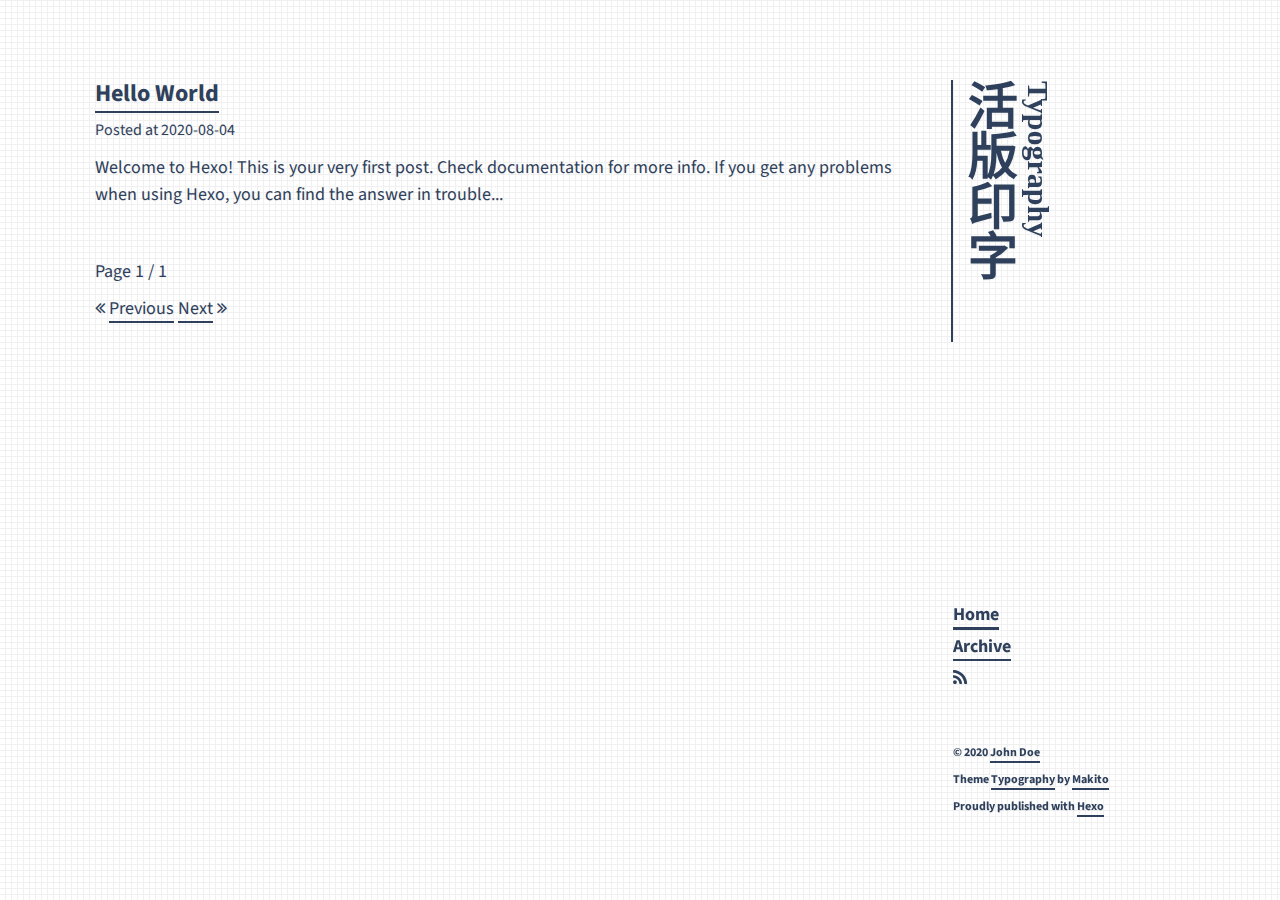
==== index.html @ 69292481 "Site updated: 2020-08-07 01:24:12" ====
<!DOCTYPE html><html lang="zh-CN"><head><meta charset="utf-8"><meta name="X-UA-Compatible" content="IE=edge"><meta name="author"><title>Hexo</title><meta name="description" content="A Blog Powered By Hexo"><meta name="keywords" content=""><meta content="width=device-width, initial-scale=1.0, maximum-scale=1.0, user-scalable=0" name="viewport"><meta content="yes" name="apple-mobile-web-app-capable"><meta content="black" name="apple-mobile-web-app-status-bar-style"><meta content="telephone=no" name="format-detection"><meta name="renderer" content="webkit"><link rel="short icon" href="/images/favicon.png" type="image/x-icon"><link rel="stylesheet" href="/css/bootstrap.min.css"><link rel="stylesheet" href="/css/font-awesome.min.css"><link rel="stylesheet" href="/css/style-dark.css"><link rel="alternate" type="application/atom+xml" title="ATOM 1.0" href="/atom.xml"><meta name="generator" content="Hexo 5.0.0"><link rel="stylesheet" href="/css/prism-solarizedlight.css" type="text/css">
<link rel="stylesheet" href="/css/prism-line-numbers.css" type="text/css"></head><body><div class="container" id="stage"><div class="row"><div class="col-sm-3 col-xs-12 side-container invisible" id="side-bar"><div class="vertical-text site-title"><h3 class="site-title-small" tabindex="-1"><a class="a-title" href="/">Typography</a></h3><h1 class="site-title-large" tabindex="-1"><a class="a-title" href="/">活版印字</a></h1><!--h6(onclick="triggerSiteNav()") Trigger--></div><br class="visible-lg visible-md visible-sm"><div class="site-title-links" id="site-nav"><ul><li><a class="current" href="/">Home</a></li><li><a href="/archives">Archive</a></li><li class="soc"><a href="http://yoursite.com/atom.xml" target="_blank" rel="noopener noreferrer"><i class="fa fa-rss">&nbsp;</i></a></li></ul><div class="visible-lg visible-md visible-sm site-nav-footer"><br class="site-nav-footer-br"><footer><p>&copy;&nbsp;2020&nbsp;<a target="_blank" href="http://yoursite.com" rel="noopener noreferrer">John Doe</a></p><p>Theme&nbsp;<a target="_blank" href="https://github.com/SumiMakito/hexo-theme-typography" rel="noopener noreferrer">Typography</a>&nbsp;by&nbsp;<a target="_blank" href="https://www.keep.moe" rel="noopener noreferrer">Makito</a></p><p>Proudly published with&nbsp;<a target="_blank" href="https://hexo.io" rel="noopener noreferrer">Hexo</a></p></footer></div></div></div><div class="col-sm-9 col-xs-12 main-container invisible" id="main-container"><div class="autopagerize_page_element"><div class="content"><div class="post-container"><p class="post-title"><a href="/2020/08/04/hello-world/">Hello World</a></p><p class="post-meta"><span class="date meta-item">Posted at&nbsp;2020-08-04</span></p><p class="post-abstract">Welcome to Hexo! This is your very first post. Check documentation for more info. If you get any problems when using Hexo, you can find the answer in trouble...</p></div><div class="pagination no-margin-bottom"><p class="clearfix"><p> Page 1 / 1 &nbsp;</p><p><span class="pre pagbuttons"><i class="fa fa-angle-double-left"></i>&nbsp;<a role="navigation" href="/">Previous</a></span><span>&nbsp;</span><span class="next pagbuttons"><a role="navigation" href="/">Next</a>&nbsp;<i class="fa fa-angle-double-right"></i></span></p></p></div></div></div><div class="visible-xs site-bottom-footer"><footer><p>&copy;&nbsp;2020&nbsp;<a target="_blank" href="http://yoursite.com" rel="noopener noreferrer">John Doe</a></p><p>Theme&nbsp;<a target="_blank" href="https://github.com/SumiMakito/hexo-theme-typography" rel="noopener noreferrer">Typography</a>&nbsp;by&nbsp;<a target="_blank" href="https://www.keep.moe" rel="noopener noreferrer">Makito</a></p><p>Proudly published with&nbsp;<a target="_blank" href="https://hexo.io" rel="noopener noreferrer">Hexo</a></p></footer></div></div></div></div><script src="/js/jquery-3.1.0.min.js"></script><script src="/js/bootstrap.min.js"></script><script src="/js/jquery-migrate-1.2.1.min.js"></script><script src="/js/jquery.appear.js"></script><script src="/js/google-analytics.js"></script><script src="/js/typography.js"></script></body></html>
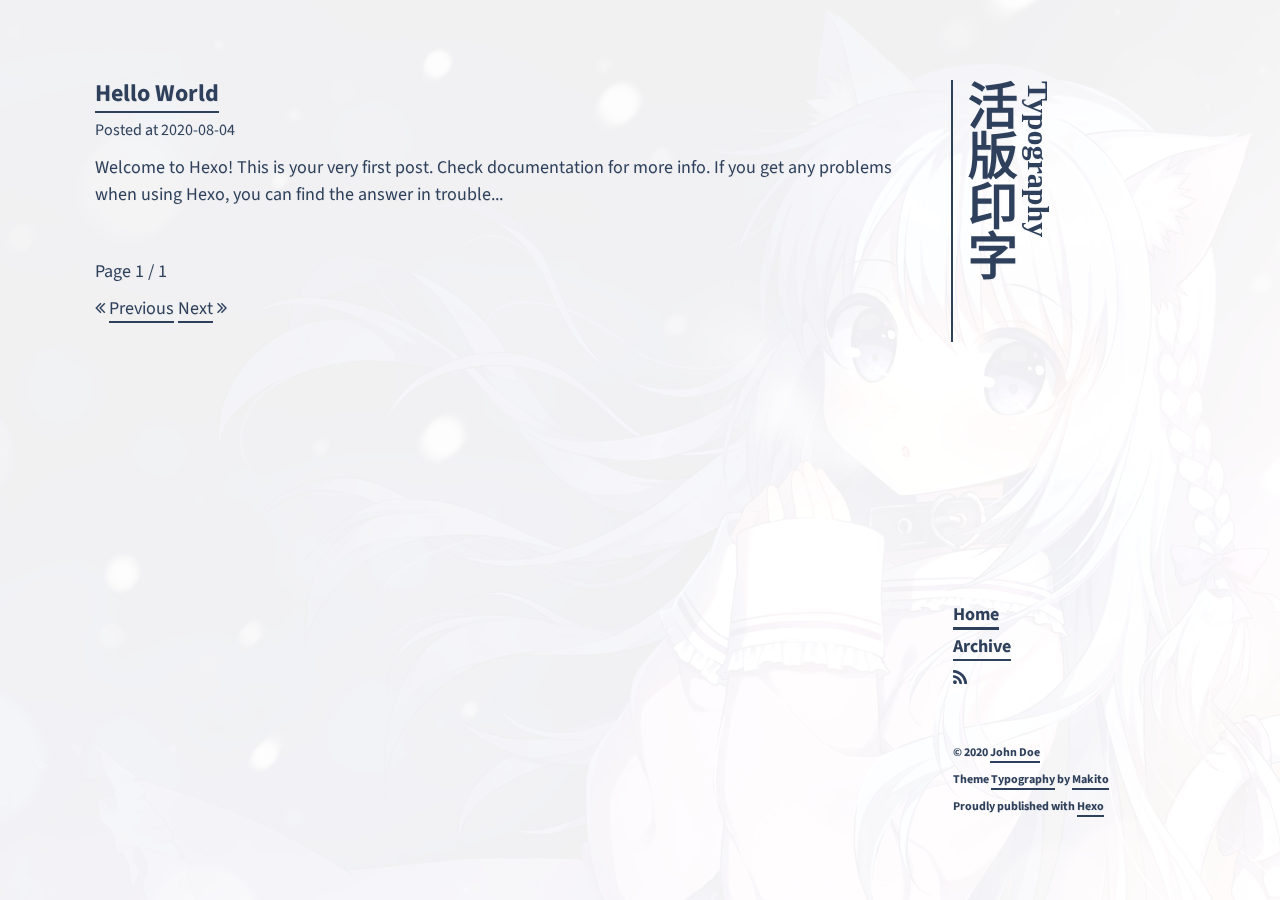
==== commit 94df1a1d: "Site updated: 2020-08-10 01:29:54" ====
--- a/index.html
+++ b/index.html
@@ -1,2 +1,2 @@
-<!DOCTYPE html><html lang="zh-CN"><head><meta charset="utf-8"><meta name="X-UA-Compatible" content="IE=edge"><meta name="author"><title>Hexo</title><meta name="description" content="A Blog Powered By Hexo"><meta name="keywords" content=""><meta content="width=device-width, initial-scale=1.0, maximum-scale=1.0, user-scalable=0" name="viewport"><meta content="yes" name="apple-mobile-web-app-capable"><meta content="black" name="apple-mobile-web-app-status-bar-style"><meta content="telephone=no" name="format-detection"><meta name="renderer" content="webkit"><link rel="short icon" href="/images/favicon.png" type="image/x-icon"><link rel="stylesheet" href="/css/bootstrap.min.css"><link rel="stylesheet" href="/css/font-awesome.min.css"><link rel="stylesheet" href="/css/style-dark.css"><link rel="alternate" type="application/atom+xml" title="ATOM 1.0" href="/atom.xml"><meta name="generator" content="Hexo 5.0.0"><link rel="stylesheet" href="/css/prism-solarizedlight.css" type="text/css">
-<link rel="stylesheet" href="/css/prism-line-numbers.css" type="text/css"></head><body><div class="container" id="stage"><div class="row"><div class="col-sm-3 col-xs-12 side-container invisible" id="side-bar"><div class="vertical-text site-title"><h3 class="site-title-small" tabindex="-1"><a class="a-title" href="/">Typography</a></h3><h1 class="site-title-large" tabindex="-1"><a class="a-title" href="/">活版印字</a></h1><!--h6(onclick="triggerSiteNav()") Trigger--></div><br class="visible-lg visible-md visible-sm"><div class="site-title-links" id="site-nav"><ul><li><a class="current" href="/">Home</a></li><li><a href="/archives">Archive</a></li><li class="soc"><a href="http://yoursite.com/atom.xml" target="_blank" rel="noopener noreferrer"><i class="fa fa-rss">&nbsp;</i></a></li></ul><div class="visible-lg visible-md visible-sm site-nav-footer"><br class="site-nav-footer-br"><footer><p>&copy;&nbsp;2020&nbsp;<a target="_blank" href="http://yoursite.com" rel="noopener noreferrer">John Doe</a></p><p>Theme&nbsp;<a target="_blank" href="https://github.com/SumiMakito/hexo-theme-typography" rel="noopener noreferrer">Typography</a>&nbsp;by&nbsp;<a target="_blank" href="https://www.keep.moe" rel="noopener noreferrer">Makito</a></p><p>Proudly published with&nbsp;<a target="_blank" href="https://hexo.io" rel="noopener noreferrer">Hexo</a></p></footer></div></div></div><div class="col-sm-9 col-xs-12 main-container invisible" id="main-container"><div class="autopagerize_page_element"><div class="content"><div class="post-container"><p class="post-title"><a href="/2020/08/04/hello-world/">Hello World</a></p><p class="post-meta"><span class="date meta-item">Posted at&nbsp;2020-08-04</span></p><p class="post-abstract">Welcome to Hexo! This is your very first post. Check documentation for more info. If you get any problems when using Hexo, you can find the answer in trouble...</p></div><div class="pagination no-margin-bottom"><p class="clearfix"><p> Page 1 / 1 &nbsp;</p><p><span class="pre pagbuttons"><i class="fa fa-angle-double-left"></i>&nbsp;<a role="navigation" href="/">Previous</a></span><span>&nbsp;</span><span class="next pagbuttons"><a role="navigation" href="/">Next</a>&nbsp;<i class="fa fa-angle-double-right"></i></span></p></p></div></div></div><div class="visible-xs site-bottom-footer"><footer><p>&copy;&nbsp;2020&nbsp;<a target="_blank" href="http://yoursite.com" rel="noopener noreferrer">John Doe</a></p><p>Theme&nbsp;<a target="_blank" href="https://github.com/SumiMakito/hexo-theme-typography" rel="noopener noreferrer">Typography</a>&nbsp;by&nbsp;<a target="_blank" href="https://www.keep.moe" rel="noopener noreferrer">Makito</a></p><p>Proudly published with&nbsp;<a target="_blank" href="https://hexo.io" rel="noopener noreferrer">Hexo</a></p></footer></div></div></div></div><script src="/js/jquery-3.1.0.min.js"></script><script src="/js/bootstrap.min.js"></script><script src="/js/jquery-migrate-1.2.1.min.js"></script><script src="/js/jquery.appear.js"></script><script src="/js/google-analytics.js"></script><script src="/js/typography.js"></script></body></html>+<!DOCTYPE html><html lang="zh-CN"><head><meta charset="utf-8"><meta name="X-UA-Compatible" content="IE=edge"><meta name="author"><title>Hexo</title><meta name="description" content="A Blog Powered By Hexo"><meta name="keywords" content=""><meta content="width=device-width, initial-scale=1.0, maximum-scale=1.0, user-scalable=0" name="viewport"><meta content="yes" name="apple-mobile-web-app-capable"><meta content="black" name="apple-mobile-web-app-status-bar-style"><meta content="telephone=no" name="format-detection"><meta name="renderer" content="webkit"><link rel="short icon" href="/images/favicon.png" type="image/x-icon"><!--link(rel="stylesheet" href="https://stackpath.bootstrapcdn.com/bootstrap/4.5.2/css/bootstrap.min.css")--><link rel="stylesheet" href="/css/font-awesome.min.css"><link rel="stylesheet" href="/css/main.css"><link rel="alternate" type="application/atom+xml" title="ATOM 1.0" href="/atom.xml"><meta name="generator" content="Hexo 5.0.0"><link rel="stylesheet" href="/css/prism-solarizedlight.css" type="text/css">
+<link rel="stylesheet" href="/css/prism-line-numbers.css" type="text/css"></head><body><div class="container" id="stage"><div class="row"><div class="col-sm-3 col-xs-12 side-container invisible" id="side-bar"><div class="vertical-text site-title"><h3 class="site-title-small" tabindex="-1"><a class="a-title" href="/">Typography</a></h3><h1 class="site-title-large" tabindex="-1"><a class="a-title" href="/">活版印字</a></h1><!--h6(onclick="triggerSiteNav()") Trigger--></div><br class="visible-lg visible-md visible-sm"><div class="site-title-links" id="site-nav"><ul><li><a class="current" href="/">Home</a></li><li><a href="/archives">Archive</a></li><li class="soc"><a href="http://blog.zeka.cloud/atom.xml" target="_blank" rel="noopener noreferrer"><i class="fa fa-rss">&nbsp;</i></a></li></ul><div class="visible-lg visible-md visible-sm site-nav-footer"><br class="site-nav-footer-br"><footer><p>&copy;&nbsp;2020&nbsp;<a target="_blank" href="http://blog.zeka.cloud" rel="noopener noreferrer">John Doe</a></p><p>Theme&nbsp;<a target="_blank" href="https://github.com/SumiMakito/hexo-theme-typography" rel="noopener noreferrer">Typography</a>&nbsp;by&nbsp;<a target="_blank" href="https://www.keep.moe" rel="noopener noreferrer">Makito</a></p><p>Proudly published with&nbsp;<a target="_blank" href="https://hexo.io" rel="noopener noreferrer">Hexo</a></p></footer></div></div></div><div class="col-sm-9 col-xs-12 main-container invisible" id="main-container"><div class="autopagerize_page_element"><div class="content"><div class="post-container"><p class="post-title"><a href="/2020/08/04/hello-world/">Hello World</a></p><p class="post-meta"><span class="date meta-item">Posted at&nbsp;2020-08-04</span></p><p class="post-abstract">Welcome to Hexo! This is your very first post. Check documentation for more info. If you get any problems when using Hexo, you can find the answer in trouble...</p></div><div class="pagination no-margin-bottom"><p class="clearfix"><p> Page 1 / 1 &nbsp;</p><p><span class="pre pagbuttons"><i class="fa fa-angle-double-left"></i>&nbsp;<a role="navigation" href="/">Previous</a></span><span>&nbsp;</span><span class="next pagbuttons"><a role="navigation" href="/">Next</a>&nbsp;<i class="fa fa-angle-double-right"></i></span></p></p></div></div></div><div class="visible-xs site-bottom-footer"><footer><p>&copy;&nbsp;2020&nbsp;<a target="_blank" href="http://blog.zeka.cloud" rel="noopener noreferrer">John Doe</a></p><p>Theme&nbsp;<a target="_blank" href="https://github.com/SumiMakito/hexo-theme-typography" rel="noopener noreferrer">Typography</a>&nbsp;by&nbsp;<a target="_blank" href="https://www.keep.moe" rel="noopener noreferrer">Makito</a></p><p>Proudly published with&nbsp;<a target="_blank" href="https://hexo.io" rel="noopener noreferrer">Hexo</a></p></footer></div></div></div></div><script src="/js/entry.js"></script></body></html>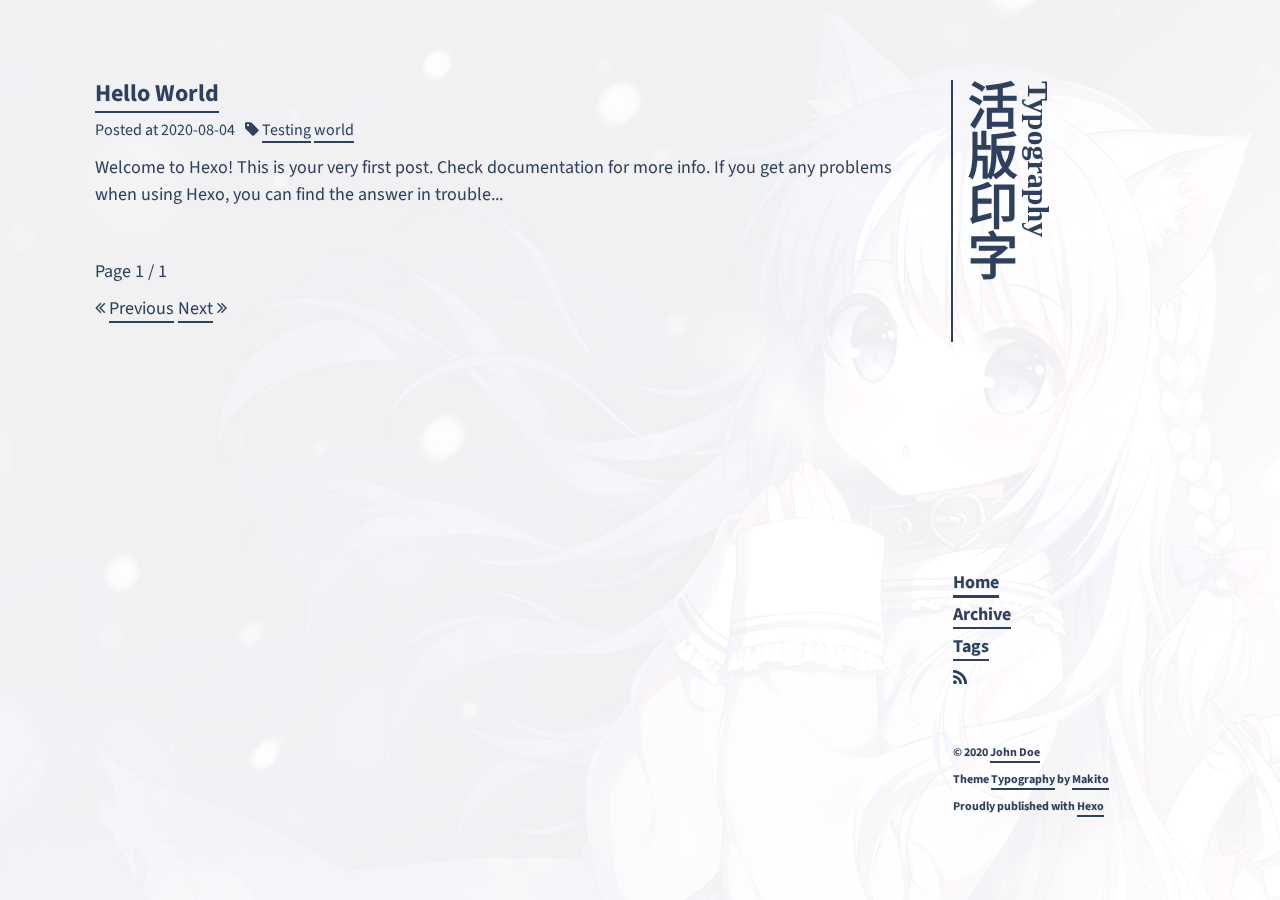
==== commit d4b7ba1b: "Site updated: 2020-08-17 17:03:34" ====
--- a/index.html
+++ b/index.html
@@ -1,2 +1,2 @@
 <!DOCTYPE html><html lang="zh-CN"><head><meta charset="utf-8"><meta name="X-UA-Compatible" content="IE=edge"><meta name="author"><title>Hexo</title><meta name="description" content="A Blog Powered By Hexo"><meta name="keywords" content=""><meta content="width=device-width, initial-scale=1.0, maximum-scale=1.0, user-scalable=0" name="viewport"><meta content="yes" name="apple-mobile-web-app-capable"><meta content="black" name="apple-mobile-web-app-status-bar-style"><meta content="telephone=no" name="format-detection"><meta name="renderer" content="webkit"><link rel="short icon" href="/images/favicon.png" type="image/x-icon"><!--link(rel="stylesheet" href="https://stackpath.bootstrapcdn.com/bootstrap/4.5.2/css/bootstrap.min.css")--><link rel="stylesheet" href="/css/font-awesome.min.css"><link rel="stylesheet" href="/css/main.css"><link rel="alternate" type="application/atom+xml" title="ATOM 1.0" href="/atom.xml"><meta name="generator" content="Hexo 5.0.0"><link rel="stylesheet" href="/css/prism-solarizedlight.css" type="text/css">
-<link rel="stylesheet" href="/css/prism-line-numbers.css" type="text/css"></head><body><div class="container" id="stage"><div class="row"><div class="col-sm-3 col-xs-12 side-container invisible" id="side-bar"><div class="vertical-text site-title"><h3 class="site-title-small" tabindex="-1"><a class="a-title" href="/">Typography</a></h3><h1 class="site-title-large" tabindex="-1"><a class="a-title" href="/">活版印字</a></h1><!--h6(onclick="triggerSiteNav()") Trigger--></div><br class="visible-lg visible-md visible-sm"><div class="site-title-links" id="site-nav"><ul><li><a class="current" href="/">Home</a></li><li><a href="/archives">Archive</a></li><li class="soc"><a href="http://blog.zeka.cloud/atom.xml" target="_blank" rel="noopener noreferrer"><i class="fa fa-rss">&nbsp;</i></a></li></ul><div class="visible-lg visible-md visible-sm site-nav-footer"><br class="site-nav-footer-br"><footer><p>&copy;&nbsp;2020&nbsp;<a target="_blank" href="http://blog.zeka.cloud" rel="noopener noreferrer">John Doe</a></p><p>Theme&nbsp;<a target="_blank" href="https://github.com/SumiMakito/hexo-theme-typography" rel="noopener noreferrer">Typography</a>&nbsp;by&nbsp;<a target="_blank" href="https://www.keep.moe" rel="noopener noreferrer">Makito</a></p><p>Proudly published with&nbsp;<a target="_blank" href="https://hexo.io" rel="noopener noreferrer">Hexo</a></p></footer></div></div></div><div class="col-sm-9 col-xs-12 main-container invisible" id="main-container"><div class="autopagerize_page_element"><div class="content"><div class="post-container"><p class="post-title"><a href="/2020/08/04/hello-world/">Hello World</a></p><p class="post-meta"><span class="date meta-item">Posted at&nbsp;2020-08-04</span></p><p class="post-abstract">Welcome to Hexo! This is your very first post. Check documentation for more info. If you get any problems when using Hexo, you can find the answer in trouble...</p></div><div class="pagination no-margin-bottom"><p class="clearfix"><p> Page 1 / 1 &nbsp;</p><p><span class="pre pagbuttons"><i class="fa fa-angle-double-left"></i>&nbsp;<a role="navigation" href="/">Previous</a></span><span>&nbsp;</span><span class="next pagbuttons"><a role="navigation" href="/">Next</a>&nbsp;<i class="fa fa-angle-double-right"></i></span></p></p></div></div></div><div class="visible-xs site-bottom-footer"><footer><p>&copy;&nbsp;2020&nbsp;<a target="_blank" href="http://blog.zeka.cloud" rel="noopener noreferrer">John Doe</a></p><p>Theme&nbsp;<a target="_blank" href="https://github.com/SumiMakito/hexo-theme-typography" rel="noopener noreferrer">Typography</a>&nbsp;by&nbsp;<a target="_blank" href="https://www.keep.moe" rel="noopener noreferrer">Makito</a></p><p>Proudly published with&nbsp;<a target="_blank" href="https://hexo.io" rel="noopener noreferrer">Hexo</a></p></footer></div></div></div></div><script src="/js/entry.js"></script></body></html>+<link rel="stylesheet" href="/css/prism-line-numbers.css" type="text/css"></head><body><div class="container" id="stage"><div class="row"><div class="col-sm-3 col-xs-12 side-container invisible" id="side-bar"><div class="vertical-text site-title"><h3 class="site-title-small" tabindex="-1"><a class="a-title" href="/">Typography</a></h3><h1 class="site-title-large" tabindex="-1"><a class="a-title" href="/">活版印字</a></h1><!--h6(onclick="triggerSiteNav()") Trigger--></div><br class="visible-lg visible-md visible-sm"><div class="site-title-links" id="site-nav"><ul><li><a class="current" href="/">Home</a></li><li><a href="/archives">Archive</a></li><li><a href="/tags">Tags</a></li><li class="soc"><a href="http://blog.zeka.cloud/atom.xml" target="_blank" rel="noopener noreferrer"><i class="fa fa-rss">&nbsp;</i></a></li></ul><div class="visible-lg visible-md visible-sm site-nav-footer"><br class="site-nav-footer-br"><footer><p>&copy;&nbsp;2020&nbsp;<a target="_blank" href="http://blog.zeka.cloud" rel="noopener noreferrer">John Doe</a></p><p>Theme&nbsp;<a target="_blank" href="https://github.com/SumiMakito/hexo-theme-typography" rel="noopener noreferrer">Typography</a>&nbsp;by&nbsp;<a target="_blank" href="https://www.keep.moe" rel="noopener noreferrer">Makito</a></p><p>Proudly published with&nbsp;<a target="_blank" href="https://hexo.io" rel="noopener noreferrer">Hexo</a></p></footer></div></div></div><div class="col-sm-9 col-xs-12 main-container invisible" id="main-container"><div class="autopagerize_page_element"><div class="content"><div class="post-container"><p class="post-title"><a href="/2020/08/04/hello-world/">Hello World</a></p><p class="post-meta"><span class="date meta-item">Posted at&nbsp;2020-08-04</span><span class="meta-item"><i class="fa fa-tag"></i><span>&nbsp;</span><a class="a-tag" href="/tags/Testing/" title="Testing">Testing</a><span>&nbsp;</span><a class="a-tag" href="/tags/world/" title="world">world</a><span>&nbsp;</span></span></p><p class="post-abstract">Welcome to Hexo! This is your very first post. Check documentation for more info. If you get any problems when using Hexo, you can find the answer in trouble...</p></div><div class="pagination no-margin-bottom"><p class="clearfix"><p> Page 1 / 1 &nbsp;</p><p><span class="pre pagbuttons"><i class="fa fa-angle-double-left"></i>&nbsp;<a role="navigation" href="/">Previous</a></span><span>&nbsp;</span><span class="next pagbuttons"><a role="navigation" href="/">Next</a>&nbsp;<i class="fa fa-angle-double-right"></i></span></p></p></div></div></div><div class="visible-xs site-bottom-footer"><footer><p>&copy;&nbsp;2020&nbsp;<a target="_blank" href="http://blog.zeka.cloud" rel="noopener noreferrer">John Doe</a></p><p>Theme&nbsp;<a target="_blank" href="https://github.com/SumiMakito/hexo-theme-typography" rel="noopener noreferrer">Typography</a>&nbsp;by&nbsp;<a target="_blank" href="https://www.keep.moe" rel="noopener noreferrer">Makito</a></p><p>Proudly published with&nbsp;<a target="_blank" href="https://hexo.io" rel="noopener noreferrer">Hexo</a></p></footer></div></div></div></div><script src="/js/entry.js"></script></body></html>